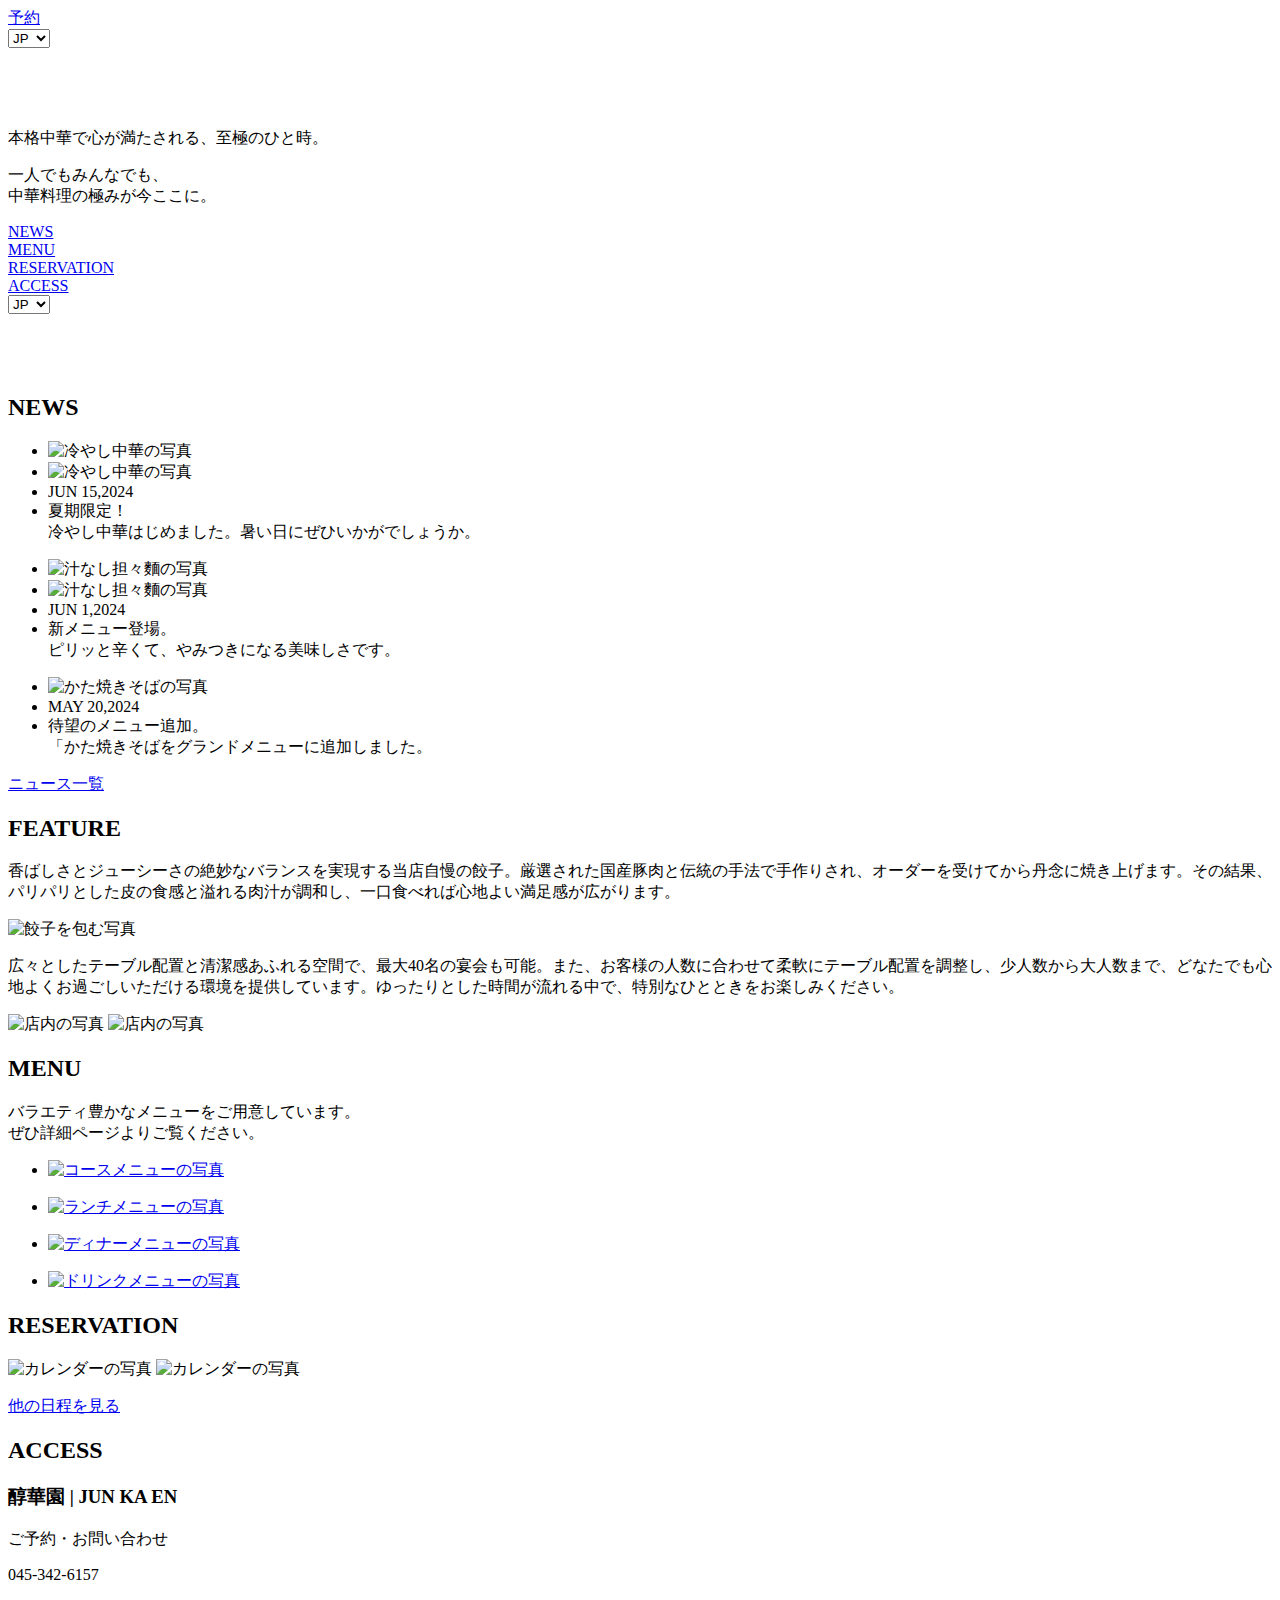
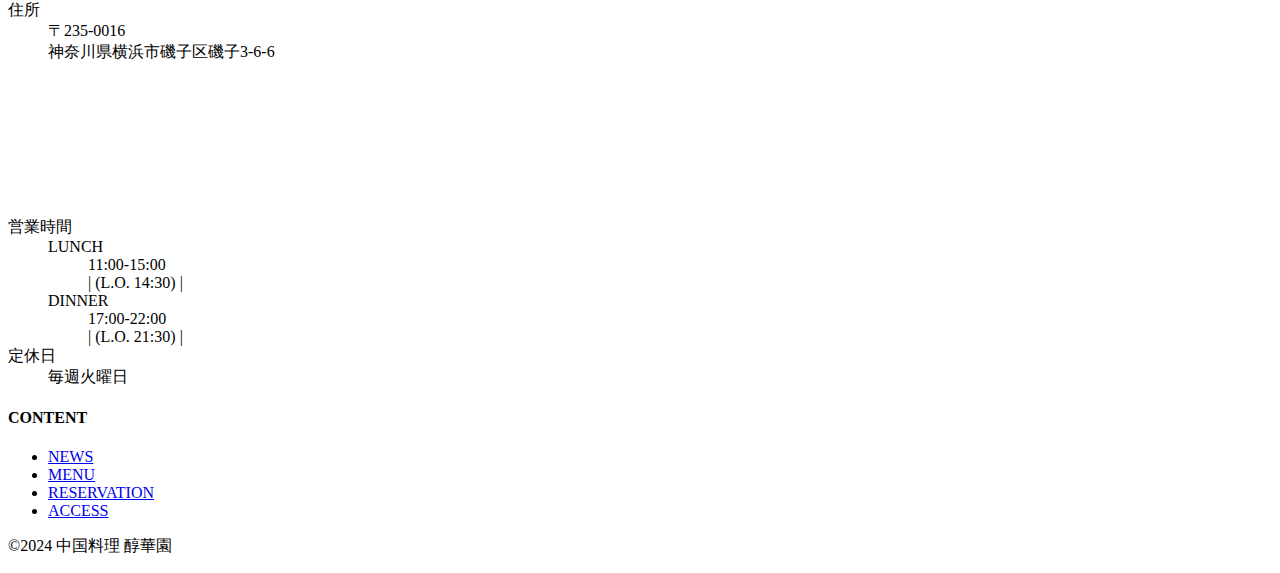
==== index.html @ cbb40e63 "Add files via upload" ====
<!DOCTYPE html>
<html lang="ja">
<head>
    <meta charset="UTF-8">
    <meta name="viewport" content="width=device-width, initial-scale=1.0">
    <meta name="description" content="磯子で本格中華を味わうならここ。本場の四川料理をぜひご堪能ください。最大40名までの貸切宴も承っております。">
    <link rel="stylesheet" href="./css/hw_style.css">
    <link rel="preconnect" href="https://fonts.googleapis.com">
    <link rel="preconnect" href="https://fonts.gstatic.com" crossorigin>
    <link href="https://fonts.googleapis.com/css2?family=Noto+Sans+JP:wght@100..900&family=Noto+Serif+JP:wght@200..900&display=swap" rel="stylesheet">
    <link rel="preconnect" href="https://fonts.googleapis.com">
    <link rel="preconnect" href="https://fonts.gstatic.com" crossorigin>
    <link href="https://fonts.googleapis.com/css2?family=Cinzel:wght@400..900&family=Noto+Sans+JP:wght@100..900&family=Noto+Serif+JP:wght@200..900&display=swap" rel="stylesheet">
    <title>中国料理 醇華園</title>
</head>
<body>
    <header class="spview">
        <section class="head_section">
                <div class="flexbox_container">
                    <div class="flexbox_item btn_reserve">
                        <a href="reserve_day.html" target="_blank" rel="noopener">予約</a>
                    </div>
                    <div class="flexbox_item select-wrapper">
                        <select name="language" id="">
                            <option value="Japanese">JP</option>
                            <option value="Chainese">CN</option>
                    </select>
                    </div>
                    <div class="flexbox_item hamburger_menu">
                        <a href=""></a>
                    </div>
                </div>
            <h1><img src="images/top.png" alt=""></h1>

            <p class="top_des1 spview">本格中華で心が満たされる、至極のひと時。</p>
            <P class="top_des2 spview">一人でもみんなでも、<br>
            中華料理の極みが今ここに。</p>
        </section>
    </header>

    <header class="pcview">
        <div class="flexbox_container">
            <div class="flexbox_item">
                <a href="#news">NEWS</a>
            </div>

            <div class="flexbox_item">
                <a href="#menu">MENU</a>
            </div>

            <div class="flexbox_item">
                <a href="reserve_day.html" target="_blank" rel="noopener">RESERVATION</a>
            </div>

            <div class="flexbox_item">
                <a href="#access">ACCESS</a>
            </div>

            <div class="flexbox_item select-wrapper">
                <select name="language" id="">
                    <option value="Japanese">JP</option>
                    <option value="Chainese">CN</option>
                </select>
            </div>
        </div>

        <h1><img src="images/pc_top.png" alt=""></h1>

    </header>

    <main>
        <article>
            <section id="news">
                <div class="news_container">
                    <h2 class="title_w">NEWS</h2>
                        <div class="flexbox_news">
                            <div class="article_box">
                                <ul>
                                    <li class="news_img spview"><img src="images/hiyashi_tyuka.png" alt="冷やし中華の写真"></li>
                                    <li class="news_img pcview"><img src="images/hiyashi_tyuka_pc.png" alt="冷やし中華の写真"></li>
                                    <li><time datetime="2024-6-15T12:00:00">JUN 15,2024</time></li>
                                    <li>夏期限定！<br>
                                    冷やし中華はじめました。暑い日にぜひいかがでしょうか。</li>
                                </ul>
                            </div>
                            <div class="article_box">
                                <ul>
                                    <li class="news_img spview"><img src="images/tantan.png" alt="汁なし担々麵の写真"></li>
                                    <li class="news_img pcview"><img src="images/tantan_pc.png" alt="汁なし担々麵の写真"></li>
                                    <li><time datetime="2024-6-1T12:00:00">JUN 1,2024</time></li>
                                    <li>新メニュー登場。<br>
                                    ピリッと辛くて、やみつきになる美味しさです。</li>
                                </ul>
                            </div>
                            <div class="article_box pcview">
                                <ul>
                                    <li class="news_img"><img src="images/katayaki_pc.png" alt="かた焼きそばの写真"></li>
                                    <li><time datetime="2024-5-20T12:00:00">MAY 20,2024</time></li>
                                    <li>待望のメニュー追加。<br>
                                    「かた焼きそばをグランドメニューに追加しました。</li>
                                </ul>
                            </div>
                        </div>
                        <div>
                            <p><a href="404.html" class="btn_w">ニュース一覧</a></p>
                        </div>
                    </div>
                </div>
            </section>

            <section class="feature_section">
                <div class="feature_container">
                    <h2 class="title_p">FEATURE</h2>
                    <div class="flexbox_feature">
                        
                        <div class="feature_box1">
                            <p class="des_p des_g feature_item feature_item_pc">香ばしさとジューシーさの絶妙なバランスを実現する当店自慢の餃子。厳選された国産豚肉と伝統の手法で手作りされ、オーダーを受けてから丹念に焼き上げます。その結果、パリパリとした皮の食感と溢れる肉汁が調和し、一口食べれば心地よい満足感が広がります。</p>

                            <div class="feature_img1 feature_item feature_item_pc">
                                <img src="images/gyoza.png" alt="餃子を包む写真">
                            </div>
                        </div>

                        <div class="feature_box2">
                            <p class="des_p des_t feature_item">広々としたテーブル配置と清潔感あふれる空間で、最大40名の宴会も可能。また、お客様の人数に合わせて柔軟にテーブル配置を調整し、少人数から大人数まで、どなたでも心地よくお過ごしいただける環境を提供しています。ゆったりとした時間が流れる中で、特別なひとときをお楽しみください。</p>

                            <div class="feature_img2 feature_item">
                                <img class="spview" src="images/tennai.png" alt="店内の写真">
                                <img class="pcview" src="images/tennai_pc.png" alt="店内の写真">
                            </div> 
                        </div>
                    </div>
                </div>
            </section>

            <section id="menu">
                <div class="menu_container">
                    <h2 class="title_w">MENU</h2>
                    <p class="des_w">バラエティ豊かなメニューをご用意しています。<br>
                    ぜひ詳細ページよりご覧ください。</p>

                    <div class="flexbox_menu">
                        <div class="menu_box">
                            <ul>
                                <li><a href="course_dt.html"><img src="images/course.png" alt="コースメニューの写真"></a></li>
                            </ul>
                        </div>
                        <div class="menu_box">
                            <ul>
                                <li><a href="404.html"><img src="images/lunch.png" alt="ランチメニューの写真"></a></li>
                            </ul>
                        </div>
                        <div class="menu_box">
                            <ul>
                                <li><a href="404.html"><img
                                src="images/dinner.png" alt="ディナーメニューの写真"></a></li>
                            </ul>
                        </div>
                        <div class="menu_box">
                            <ul>
                                <li><a href="404.html"><img  src="images/drink.png" alt="ドリンクメニューの写真"></a></li>
                            </ul>
                        </div>
                    </div>
            </section>

            <section>
                <div class="reserv_container">
                    <h2 class="title_p">RESERVATION</h2>
                    <div class="reserv_box">
                        <div class="reserv_img">
                            <img src="images/calendar.png" alt="カレンダーの写真" class="spview">
                            <img src="images/calendar_pc.png" alt="カレンダーの写真" class="pcview">
                        </div>

                        <div class="reserv_item">
                            <p><a href="reserve_day.html" target="_blank" rel="noopener" class="btn_p">他の日程を見る</a></p>
                        </div>
                    </div>
                </div>
            </section>

            <section id="access">
                <div class="access_container">
                        <h2 class="title_w">ACCESS</h2>
                    <div class="access_text">
                        <h3 class="name"><span>醇華園</span>  | JUN KA EN</h3>
                        <p class="info_boder">ご予約・お問い合わせ</p>
                        <p class="under_boder">045-342-6157</p>
                        <dl>
                            <dt>住所</dt>
                            <dd>〒235-0016</dd>
                            <dd>神奈川県横浜市磯子区磯子3-6-6</dd>
                            <div class="map">
                                <dd><iframe src="https://www.google.com/maps/embed?pb=!1m18!1m12!1m3!1d3252.1694711401283!2d139.61531457458906!3d35.40104964531649!2m3!1f0!2f0!3f0!3m2!1i1024!2i768!4f13.1!3m3!1m2!1s0x6018430045354f2d%3A0xf4151ac94959535b!2z6YaH6I-v5ZyS!5e0!3m2!1sja!2sjp!4v1723200665757!5m2!1sja!2sjp" width="100%" height="100%" style="border:0;" allowfullscreen="" loading="lazy" referrerpolicy="no-referrer-when-downgrade"></iframe></dd>
                            </div>
                            <dt>営業時間</dt>
                                    <dd> 
                                        <div class="time_info">
                                            <dl>
                                                <div class="time_lunch">
                                                    <dt>LUNCH</dt>
                                                    <dd>11:00-15:00<br>
                                                    | (L.O. 14:30) |</dd>
                                                </div>
                                                <div class="time_dinner">
                                                    <dt>DINNER</dt>
                                                    <dd>17:00-22:00<br>
                                                        | (L.O. 21:30) |</dd>
                                                </div>
                                            </dl>
                                        </div>
                                    </dd>
                            <div class="week">
                                <dt>定休日</dt>
                                <dd>毎週火曜日</dd>
                            <div>
                        </dl>
                    </div>
                </div>
            </section>
        </article>
    </main>
    <footer>
        <div class="content_container">
            <h4 class="content_title">CONTENT</h4>
            <div class="content_item">
                <ul>
                    <li><a href="#news">NEWS</a></li>
                    <li><a href="#menu">MENU</a></li>
                    <li><a href="reserve_day.html" target="_blank" rel="noopener">RESERVATION</a></li>
                    <li><a href="#access">ACCESS</a></li>
                </ul>
            </div>
        </div>
            <div class="copy_container">
                <p class="copy_text">&copy;2024 中国料理 醇華園</p>
            </div>
    </footer>
</body>
</html>
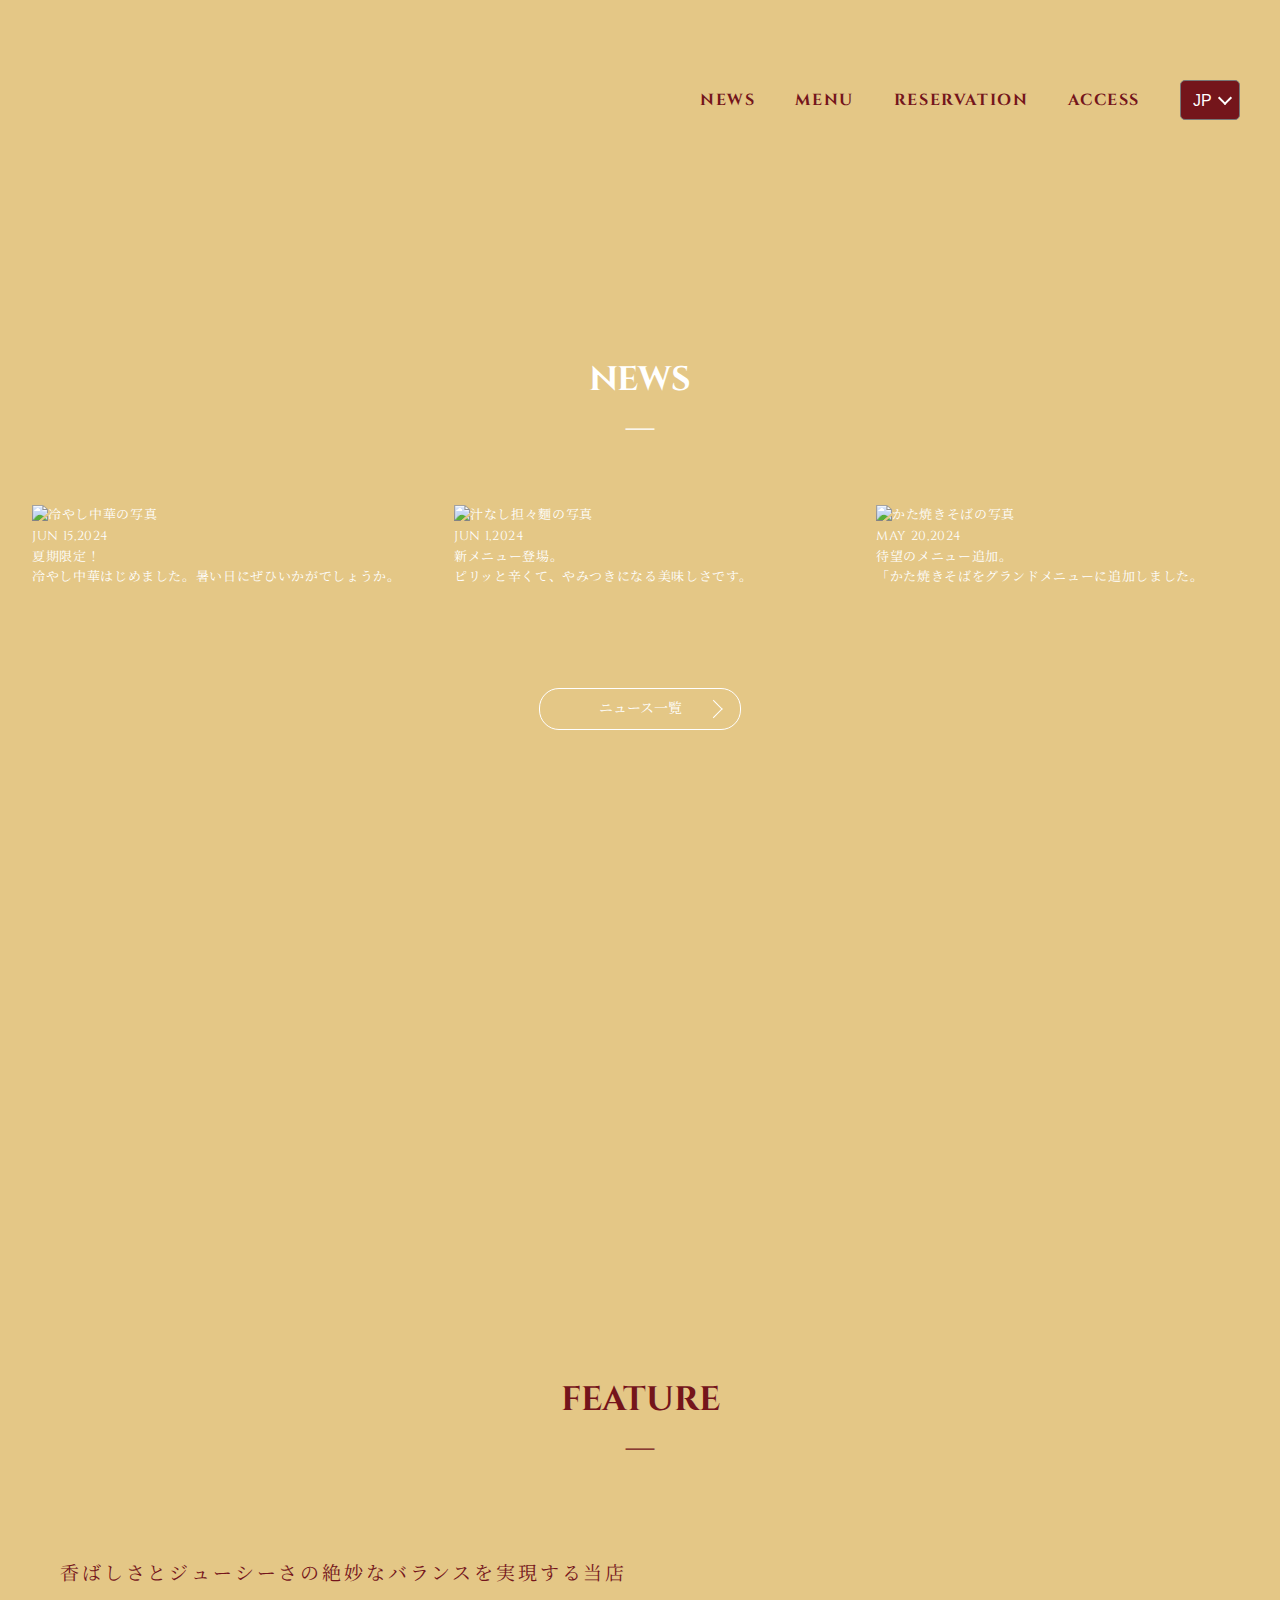
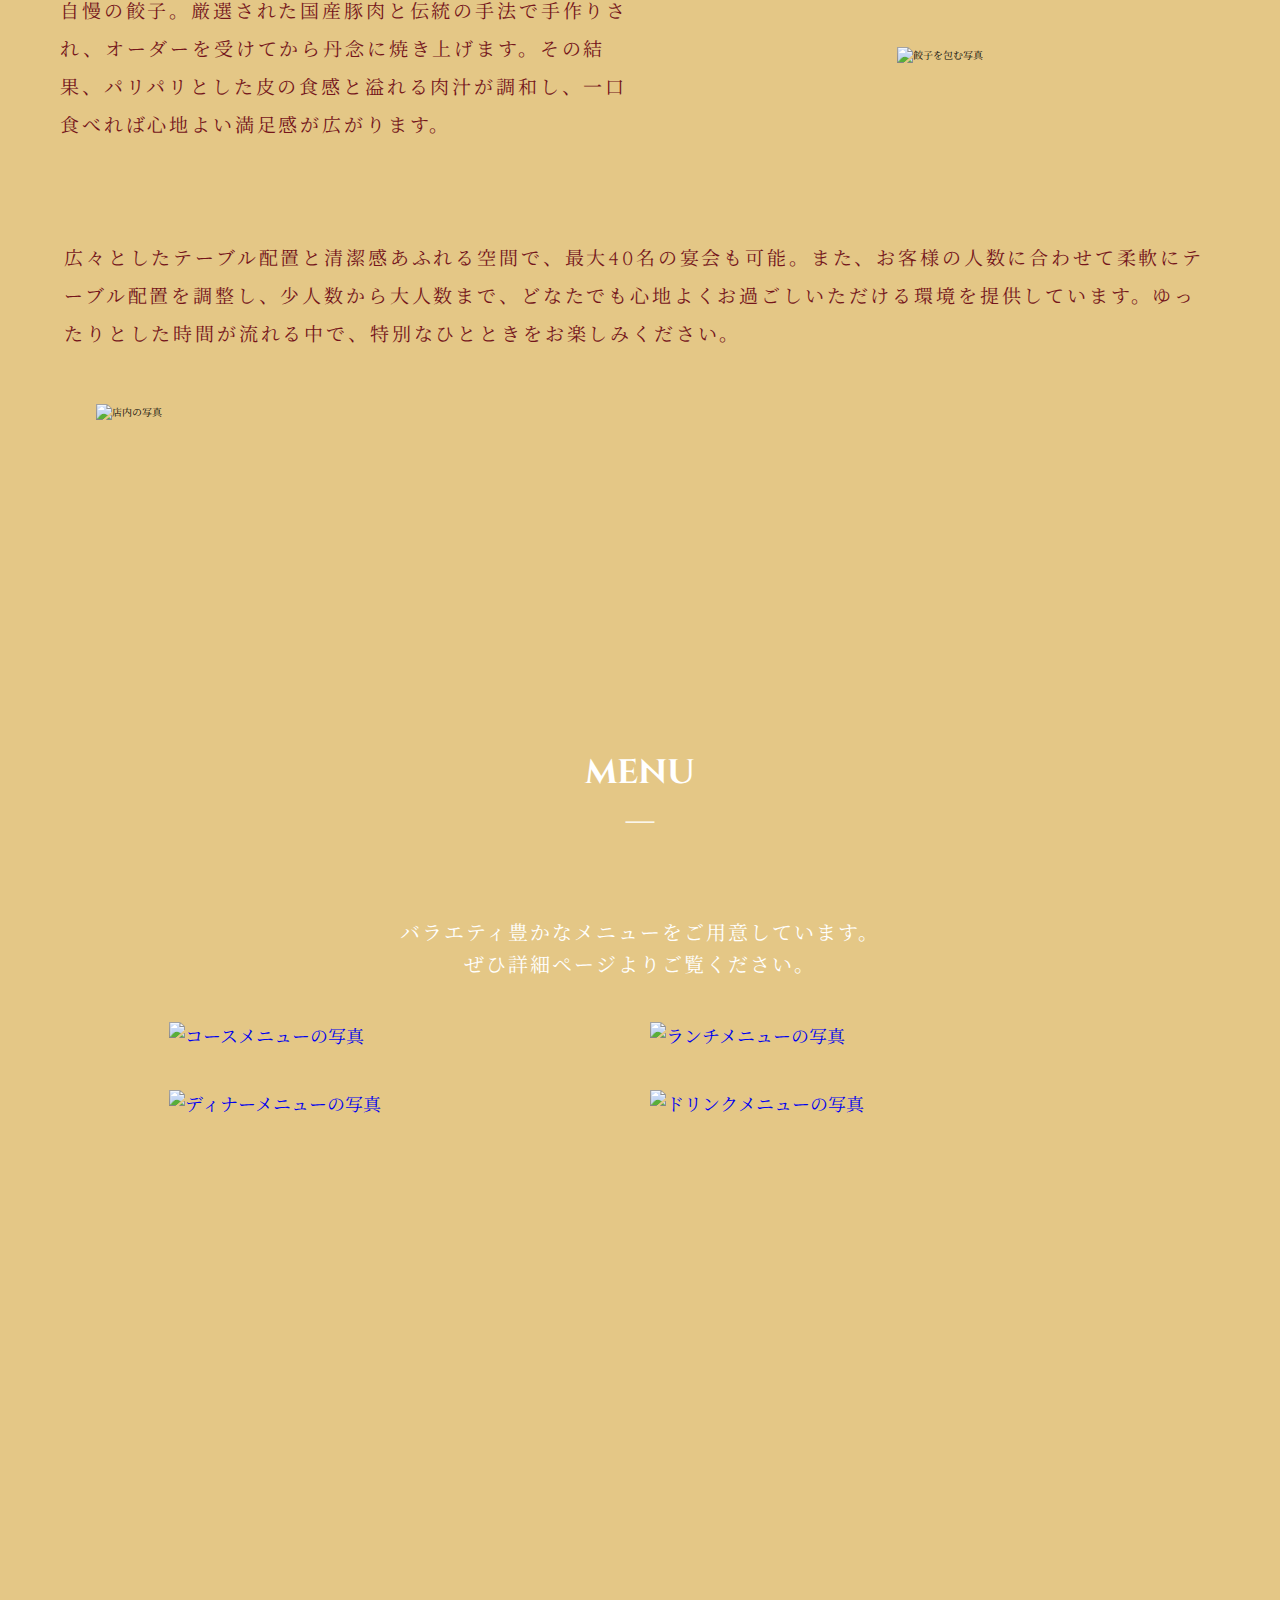
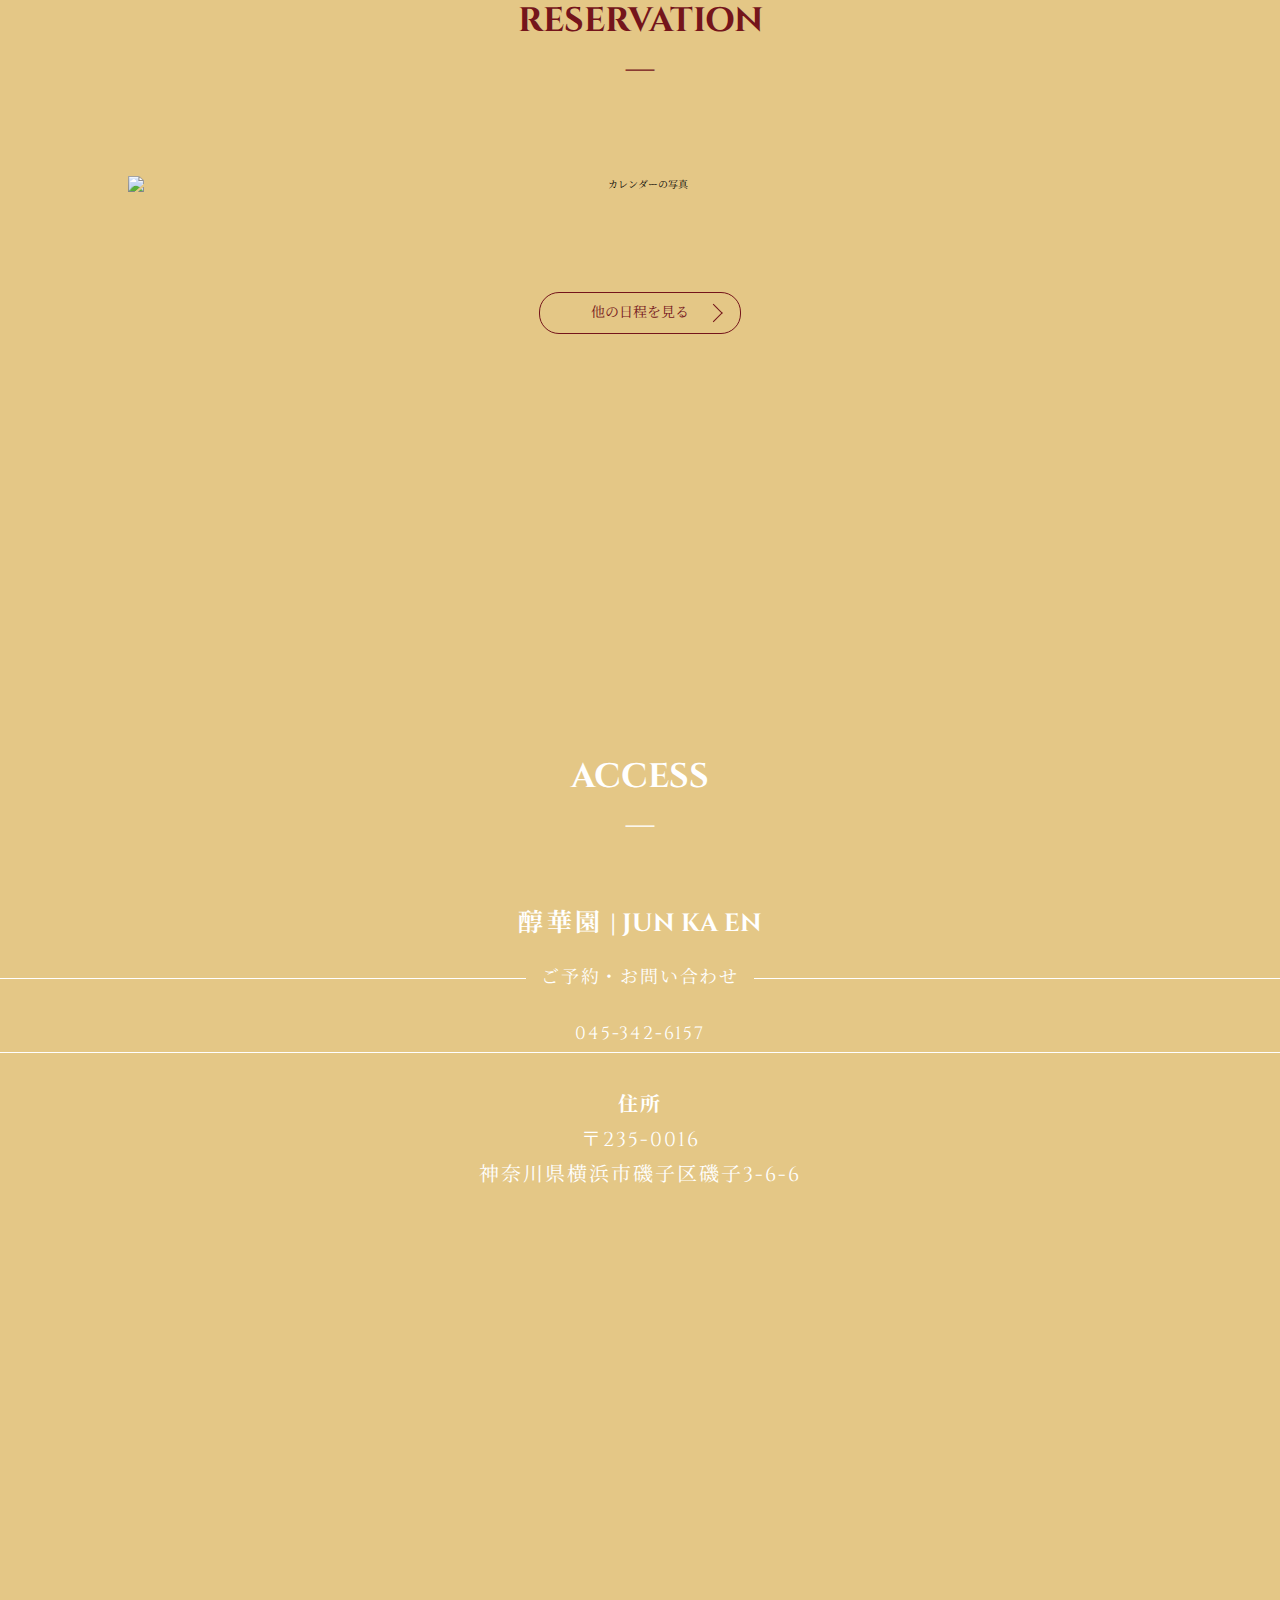
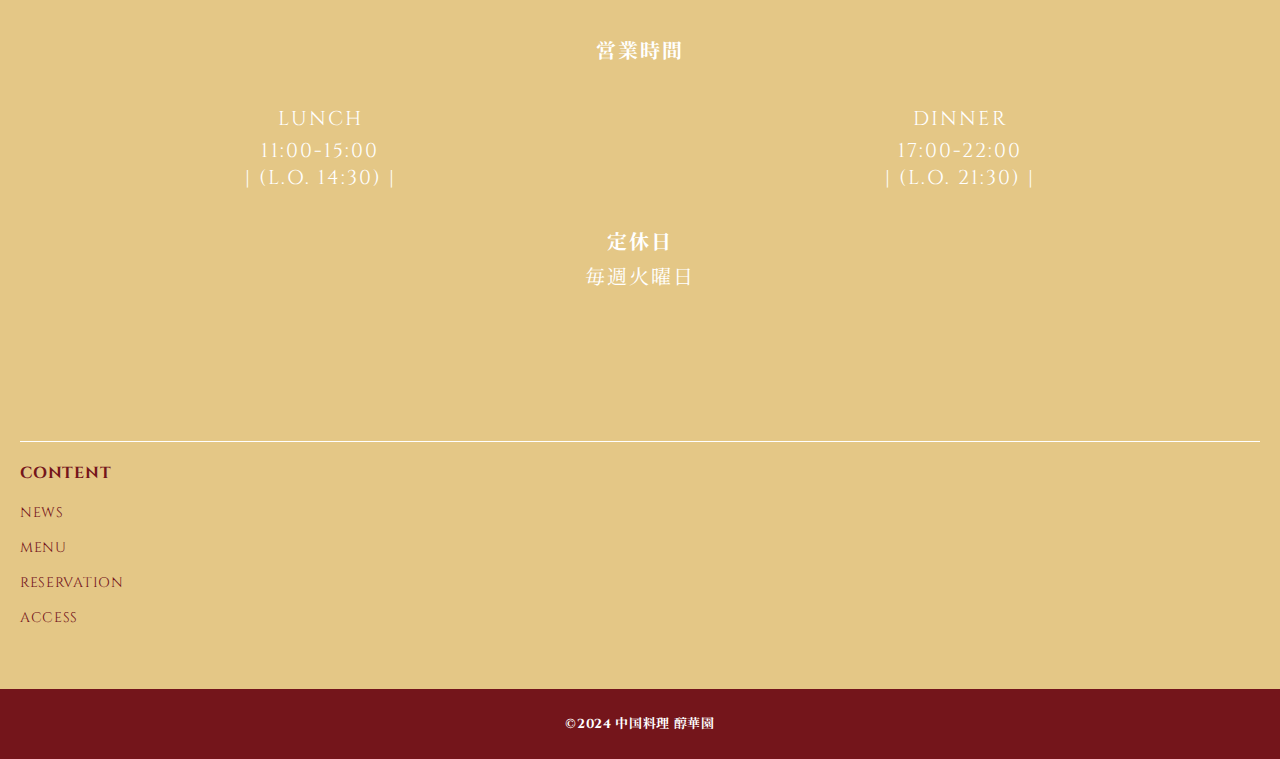
==== commit 52898cab: "Update index.html" ====
--- a/index.html
+++ b/index.html
@@ -4,7 +4,7 @@
     <meta charset="UTF-8">
     <meta name="viewport" content="width=device-width, initial-scale=1.0">
     <meta name="description" content="磯子で本格中華を味わうならここ。本場の四川料理をぜひご堪能ください。最大40名までの貸切宴も承っております。">
-    <link rel="stylesheet" href="./css/hw_style.css">
+    <link rel="stylesheet" href="https://yuka951231.github.io/hw_style.css">
     <link rel="preconnect" href="https://fonts.googleapis.com">
     <link rel="preconnect" href="https://fonts.gstatic.com" crossorigin>
     <link href="https://fonts.googleapis.com/css2?family=Noto+Sans+JP:wght@100..900&family=Noto+Serif+JP:wght@200..900&display=swap" rel="stylesheet">
@@ -238,4 +238,4 @@
             </div>
     </footer>
 </body>
-</html>+</html>
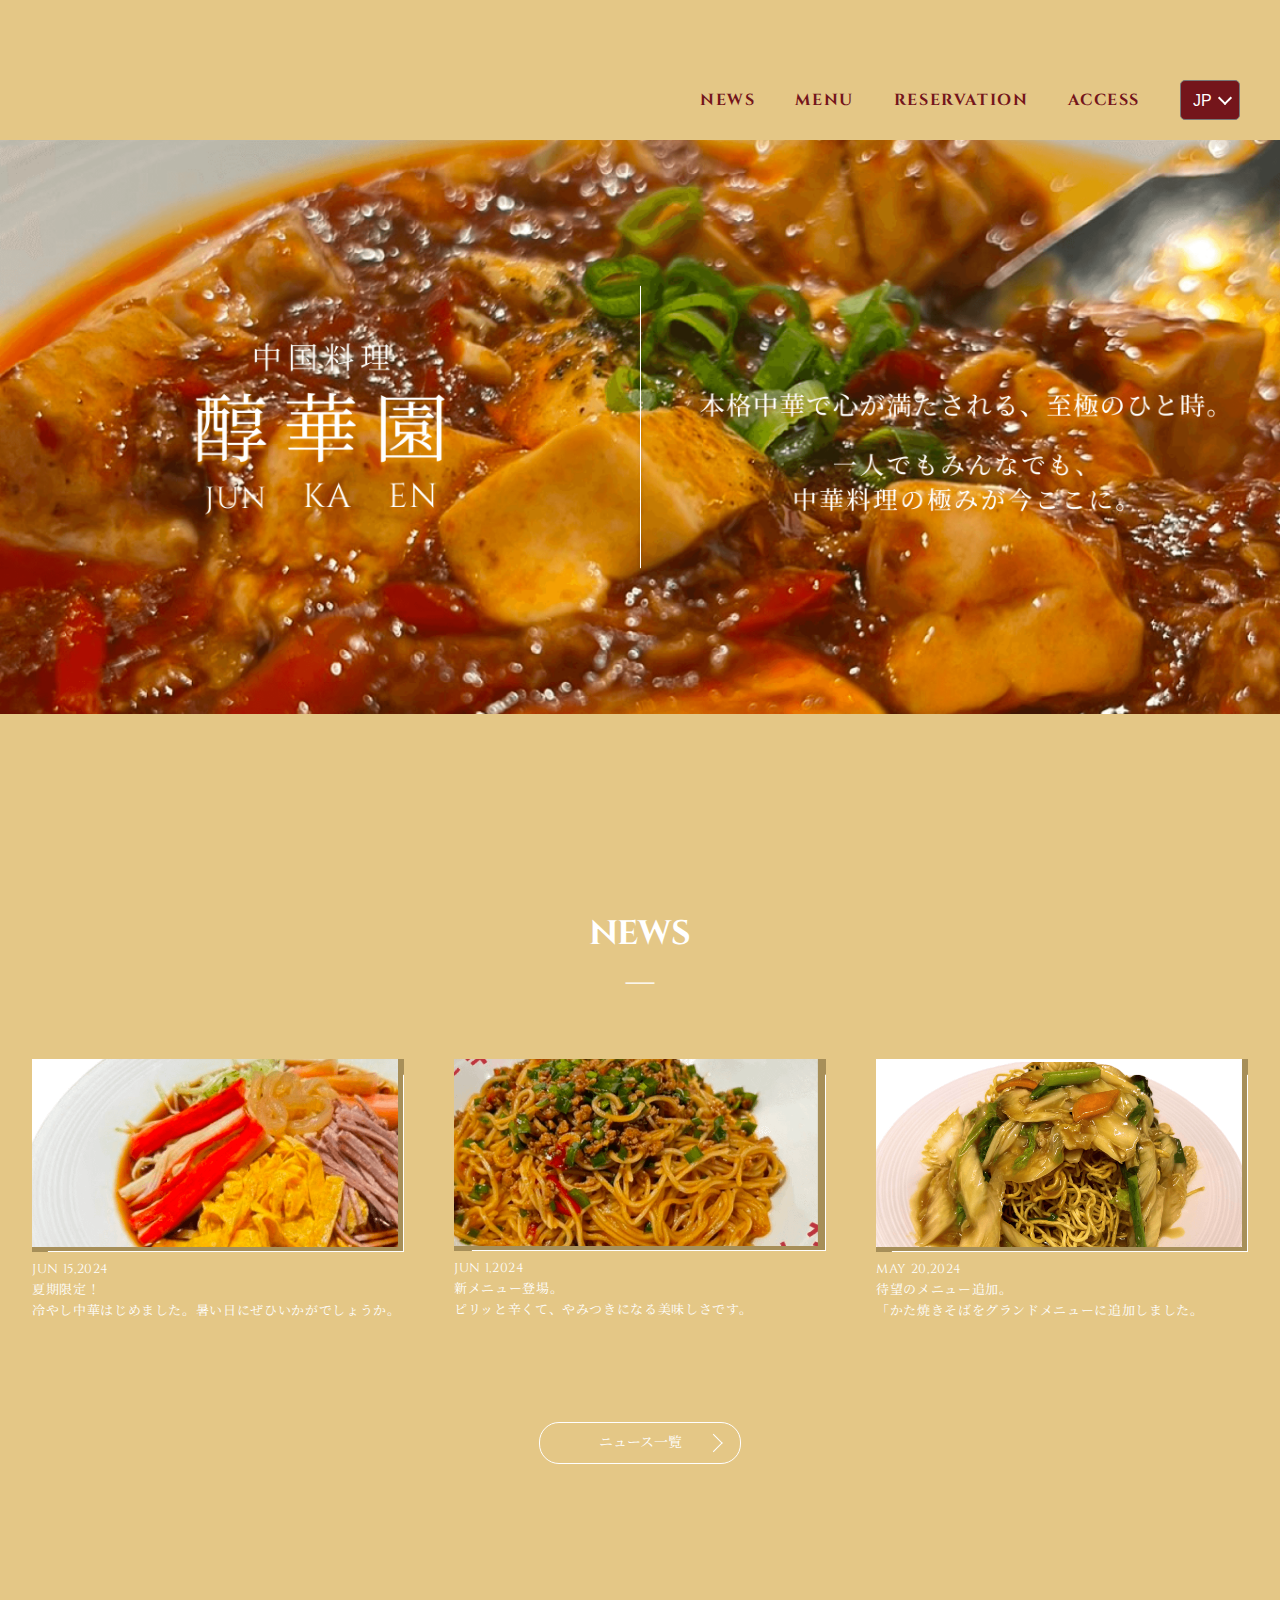
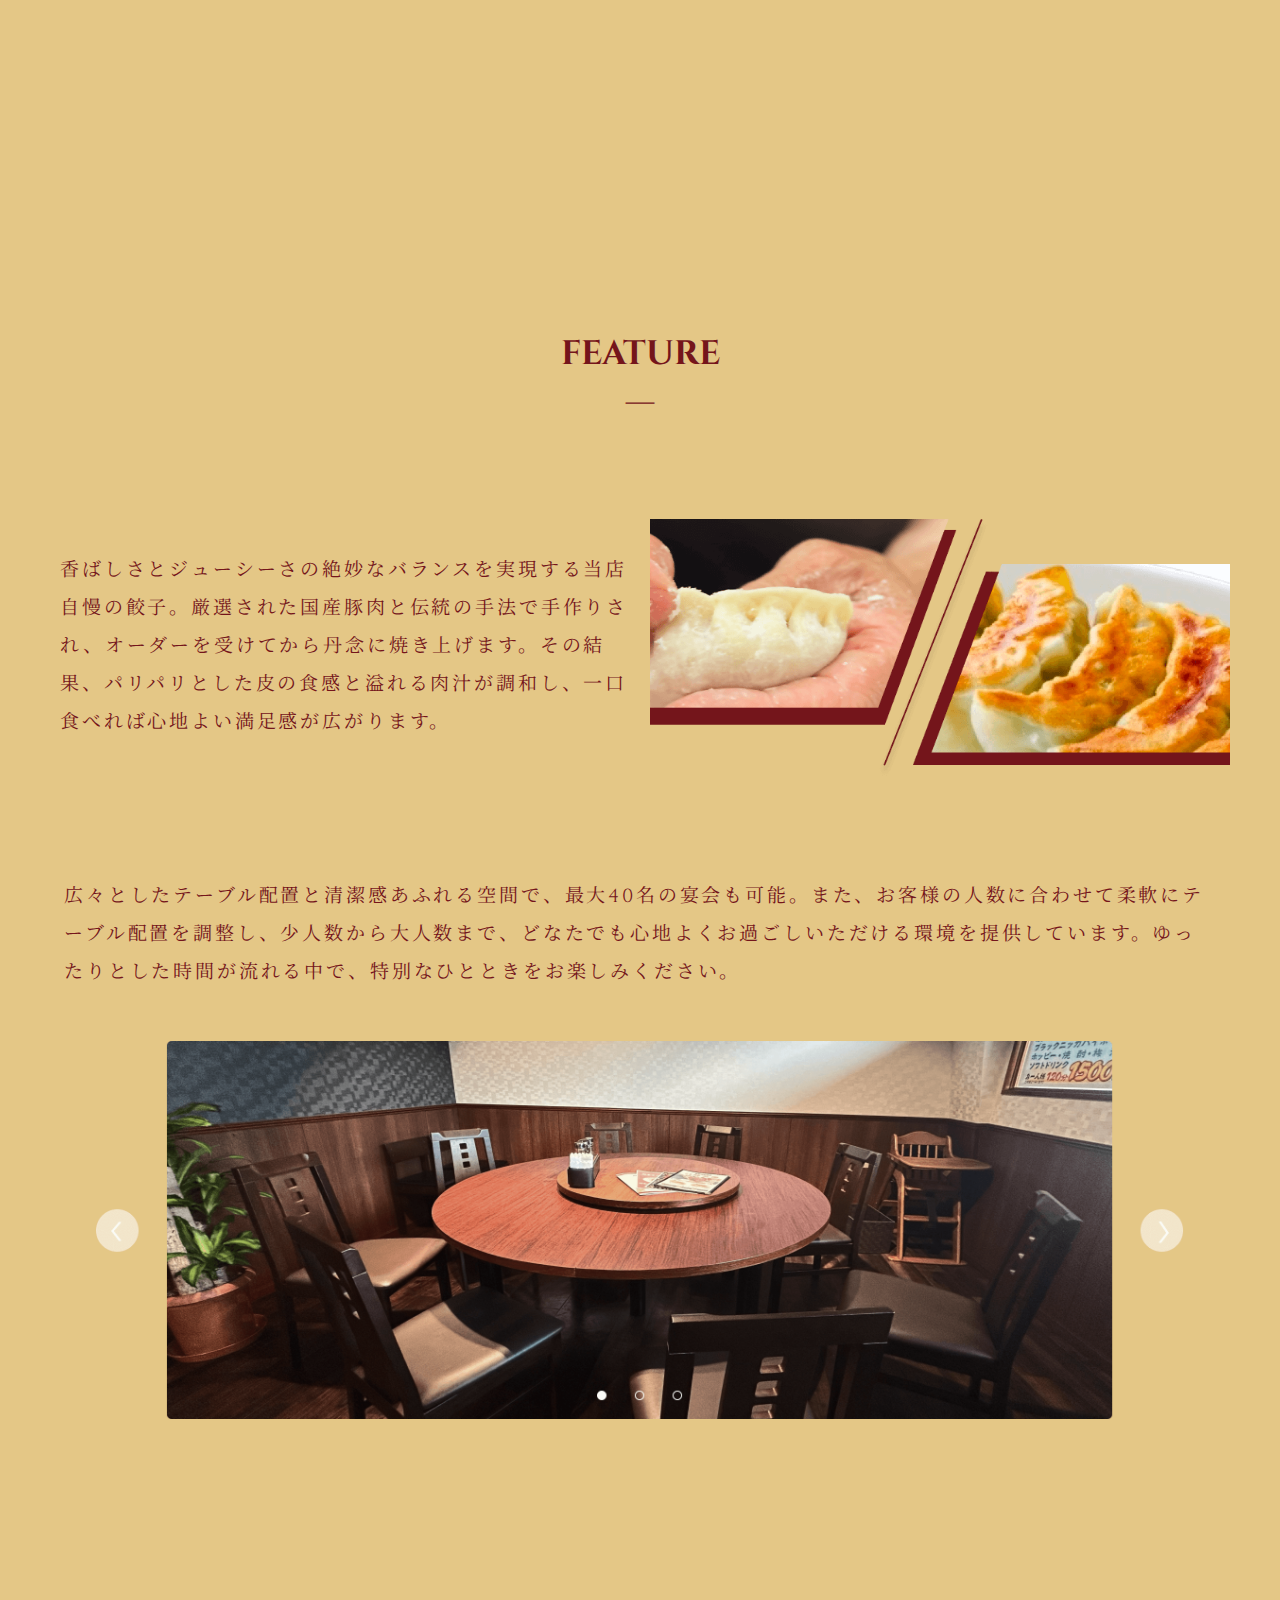
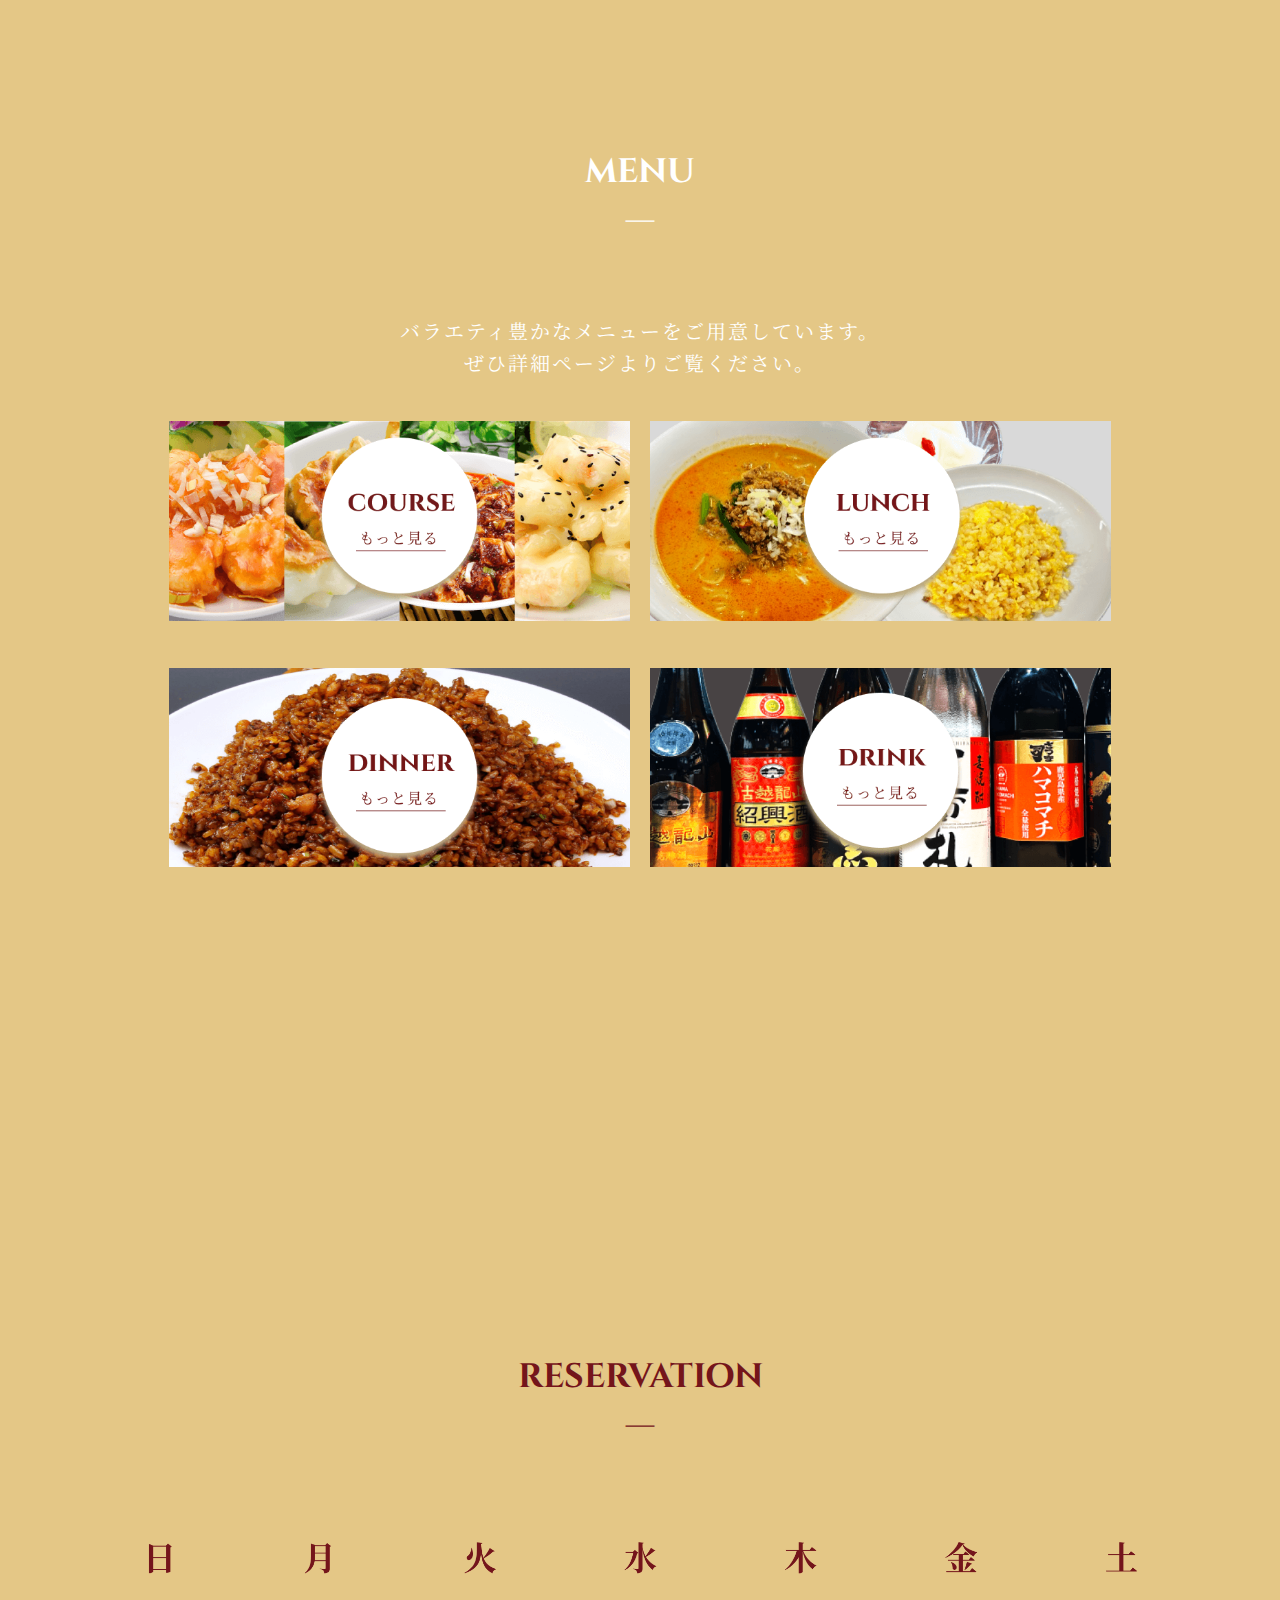
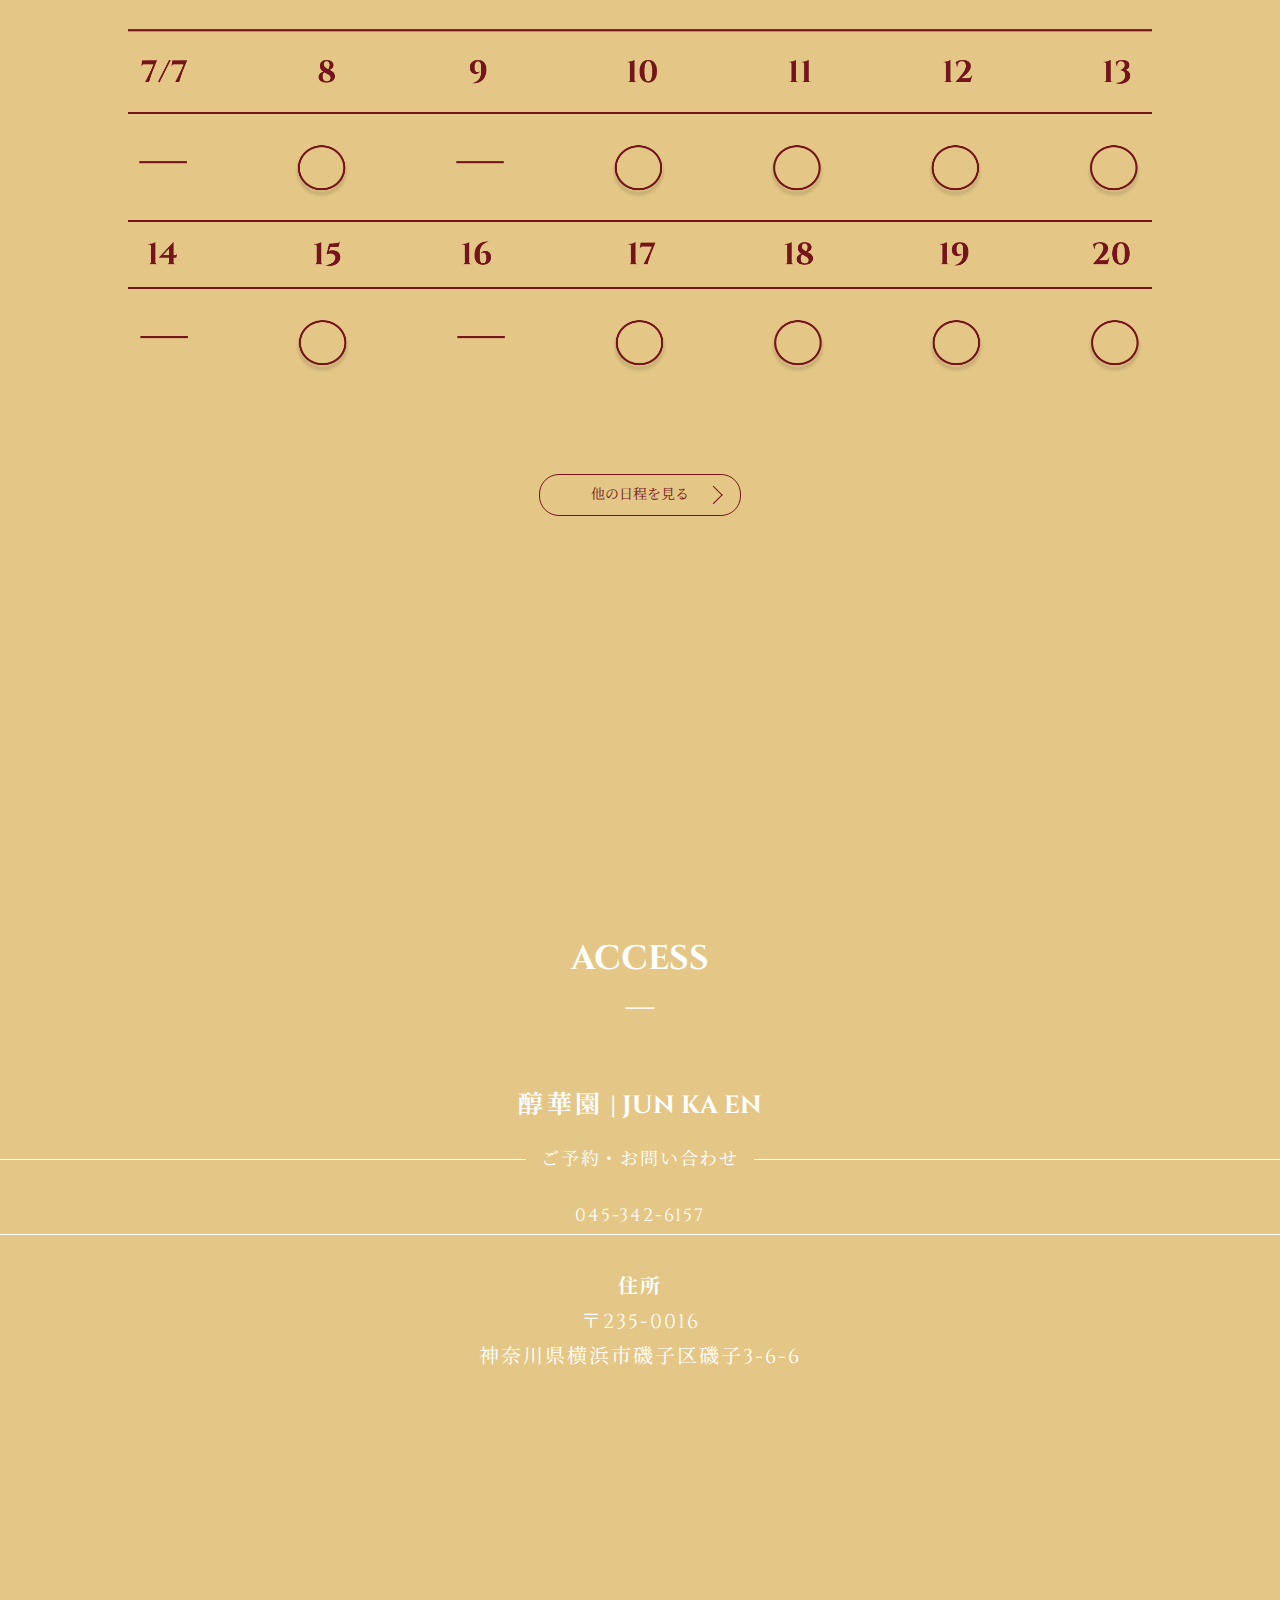
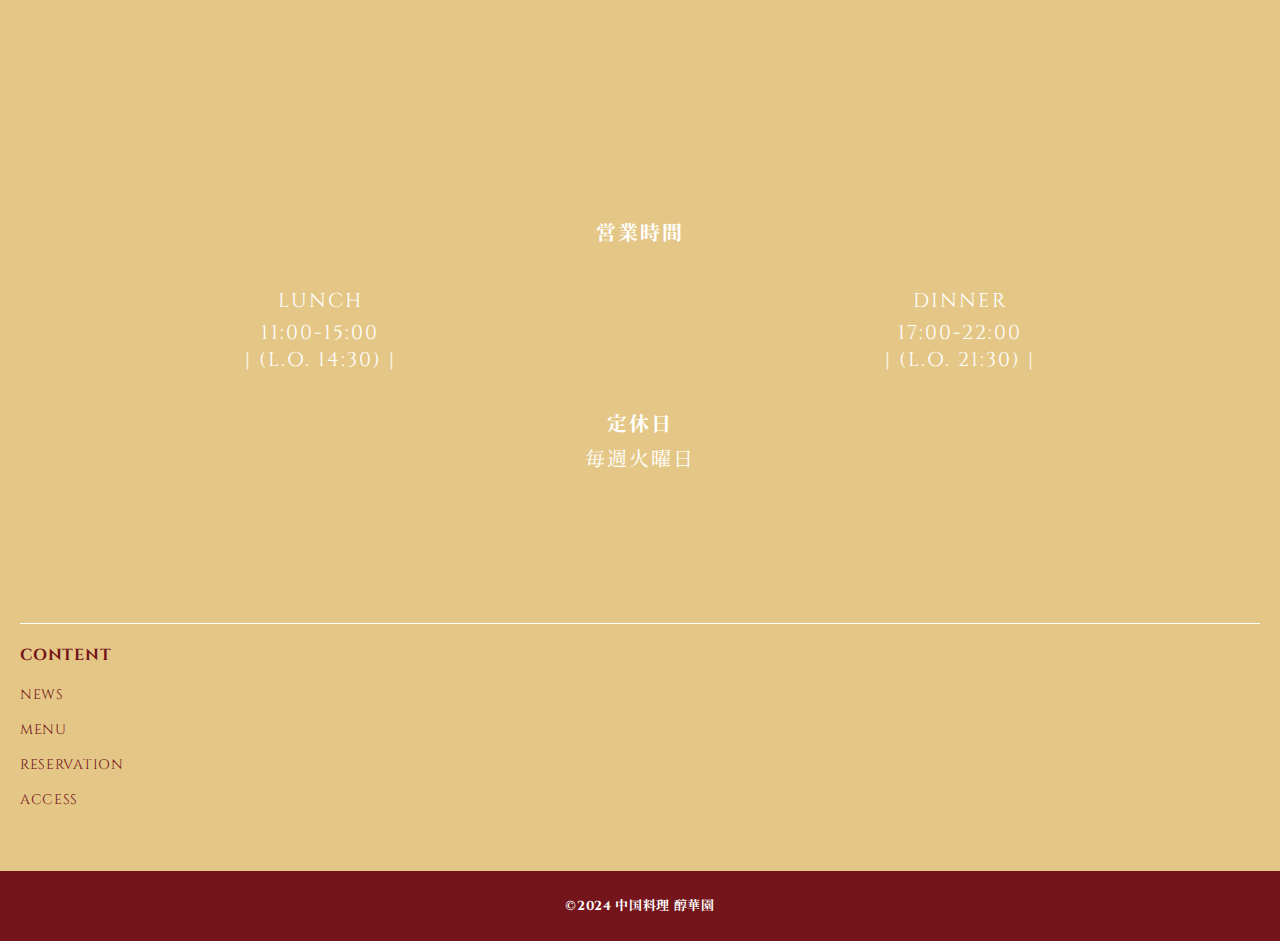
==== commit 7a16969a: "Update index.html" ====
--- a/index.html
+++ b/index.html
@@ -30,7 +30,7 @@
                         <a href=""></a>
                     </div>
                 </div>
-            <h1><img src="images/top.png" alt=""></h1>
+            <h1><img src="https://yuka951231.github.io/top.png" alt=""></h1>
 
             <p class="top_des1 spview">本格中華で心が満たされる、至極のひと時。</p>
             <P class="top_des2 spview">一人でもみんなでも、<br>
@@ -64,7 +64,7 @@
             </div>
         </div>
 
-        <h1><img src="images/pc_top.png" alt=""></h1>
+        <h1><img src="https://yuka951231.github.io/pc_top.png" alt=""></h1>
 
     </header>
 
@@ -76,8 +76,8 @@
                         <div class="flexbox_news">
                             <div class="article_box">
                                 <ul>
-                                    <li class="news_img spview"><img src="images/hiyashi_tyuka.png" alt="冷やし中華の写真"></li>
-                                    <li class="news_img pcview"><img src="images/hiyashi_tyuka_pc.png" alt="冷やし中華の写真"></li>
+                                    <li class="news_img spview"><img src="https://yuka951231.github.io/hiyashi_tyuka.png" alt="冷やし中華の写真"></li>
+                                    <li class="news_img pcview"><img src="https://yuka951231.github.io/hiyashi_tyuka_pc.png" alt="冷やし中華の写真"></li>
                                     <li><time datetime="2024-6-15T12:00:00">JUN 15,2024</time></li>
                                     <li>夏期限定！<br>
                                     冷やし中華はじめました。暑い日にぜひいかがでしょうか。</li>
@@ -85,8 +85,8 @@
                             </div>
                             <div class="article_box">
                                 <ul>
-                                    <li class="news_img spview"><img src="images/tantan.png" alt="汁なし担々麵の写真"></li>
-                                    <li class="news_img pcview"><img src="images/tantan_pc.png" alt="汁なし担々麵の写真"></li>
+                                    <li class="news_img spview"><img src="https://yuka951231.github.io/tantan.png" alt="汁なし担々麵の写真"></li>
+                                    <li class="news_img pcview"><img src="https://yuka951231.github.io/tantan_pc.png" alt="汁なし担々麵の写真"></li>
                                     <li><time datetime="2024-6-1T12:00:00">JUN 1,2024</time></li>
                                     <li>新メニュー登場。<br>
                                     ピリッと辛くて、やみつきになる美味しさです。</li>
@@ -94,7 +94,7 @@
                             </div>
                             <div class="article_box pcview">
                                 <ul>
-                                    <li class="news_img"><img src="images/katayaki_pc.png" alt="かた焼きそばの写真"></li>
+                                    <li class="news_img"><img src="https://yuka951231.github.io/katayaki_pc.png" alt="かた焼きそばの写真"></li>
                                     <li><time datetime="2024-5-20T12:00:00">MAY 20,2024</time></li>
                                     <li>待望のメニュー追加。<br>
                                     「かた焼きそばをグランドメニューに追加しました。</li>
@@ -117,7 +117,7 @@
                             <p class="des_p des_g feature_item feature_item_pc">香ばしさとジューシーさの絶妙なバランスを実現する当店自慢の餃子。厳選された国産豚肉と伝統の手法で手作りされ、オーダーを受けてから丹念に焼き上げます。その結果、パリパリとした皮の食感と溢れる肉汁が調和し、一口食べれば心地よい満足感が広がります。</p>
 
                             <div class="feature_img1 feature_item feature_item_pc">
-                                <img src="images/gyoza.png" alt="餃子を包む写真">
+                                <img src="https://yuka951231.github.io/gyoza.png" alt="餃子を包む写真">
                             </div>
                         </div>
 
@@ -125,8 +125,8 @@
                             <p class="des_p des_t feature_item">広々としたテーブル配置と清潔感あふれる空間で、最大40名の宴会も可能。また、お客様の人数に合わせて柔軟にテーブル配置を調整し、少人数から大人数まで、どなたでも心地よくお過ごしいただける環境を提供しています。ゆったりとした時間が流れる中で、特別なひとときをお楽しみください。</p>
 
                             <div class="feature_img2 feature_item">
-                                <img class="spview" src="images/tennai.png" alt="店内の写真">
-                                <img class="pcview" src="images/tennai_pc.png" alt="店内の写真">
+                                <img class="spview" src="https://yuka951231.github.io/tennai.png" alt="店内の写真">
+                                <img class="pcview" src="https://yuka951231.github.io/tennai_pc.png" alt="店内の写真">
                             </div> 
                         </div>
                     </div>
@@ -142,23 +142,23 @@
                     <div class="flexbox_menu">
                         <div class="menu_box">
                             <ul>
-                                <li><a href="course_dt.html"><img src="images/course.png" alt="コースメニューの写真"></a></li>
-                            </ul>
-                        </div>
-                        <div class="menu_box">
-                            <ul>
-                                <li><a href="404.html"><img src="images/lunch.png" alt="ランチメニューの写真"></a></li>
+                                <li><a href="course_dt.html"><img src="https://yuka951231.github.io/course.png" alt="コースメニューの写真"></a></li>
+                            </ul>
+                        </div>
+                        <div class="menu_box">
+                            <ul>
+                                <li><a href="404.html"><img src="https://yuka951231.github.io/lunch.png" alt="ランチメニューの写真"></a></li>
                             </ul>
                         </div>
                         <div class="menu_box">
                             <ul>
                                 <li><a href="404.html"><img
-                                src="images/dinner.png" alt="ディナーメニューの写真"></a></li>
-                            </ul>
-                        </div>
-                        <div class="menu_box">
-                            <ul>
-                                <li><a href="404.html"><img  src="images/drink.png" alt="ドリンクメニューの写真"></a></li>
+                                src="https://yuka951231.github.io/dinner.png" alt="ディナーメニューの写真"></a></li>
+                            </ul>
+                        </div>
+                        <div class="menu_box">
+                            <ul>
+                                <li><a href="404.html"><img  src="https://yuka951231.github.io/drink.png" alt="ドリンクメニューの写真"></a></li>
                             </ul>
                         </div>
                     </div>
@@ -169,8 +169,8 @@
                     <h2 class="title_p">RESERVATION</h2>
                     <div class="reserv_box">
                         <div class="reserv_img">
-                            <img src="images/calendar.png" alt="カレンダーの写真" class="spview">
-                            <img src="images/calendar_pc.png" alt="カレンダーの写真" class="pcview">
+                            <img src="https://yuka951231.github.io/calendar.png" alt="カレンダーの写真" class="spview">
+                            <img src="https://yuka951231.github.io/calendar_pc.png" alt="カレンダーの写真" class="pcview">
                         </div>
 
                         <div class="reserv_item">
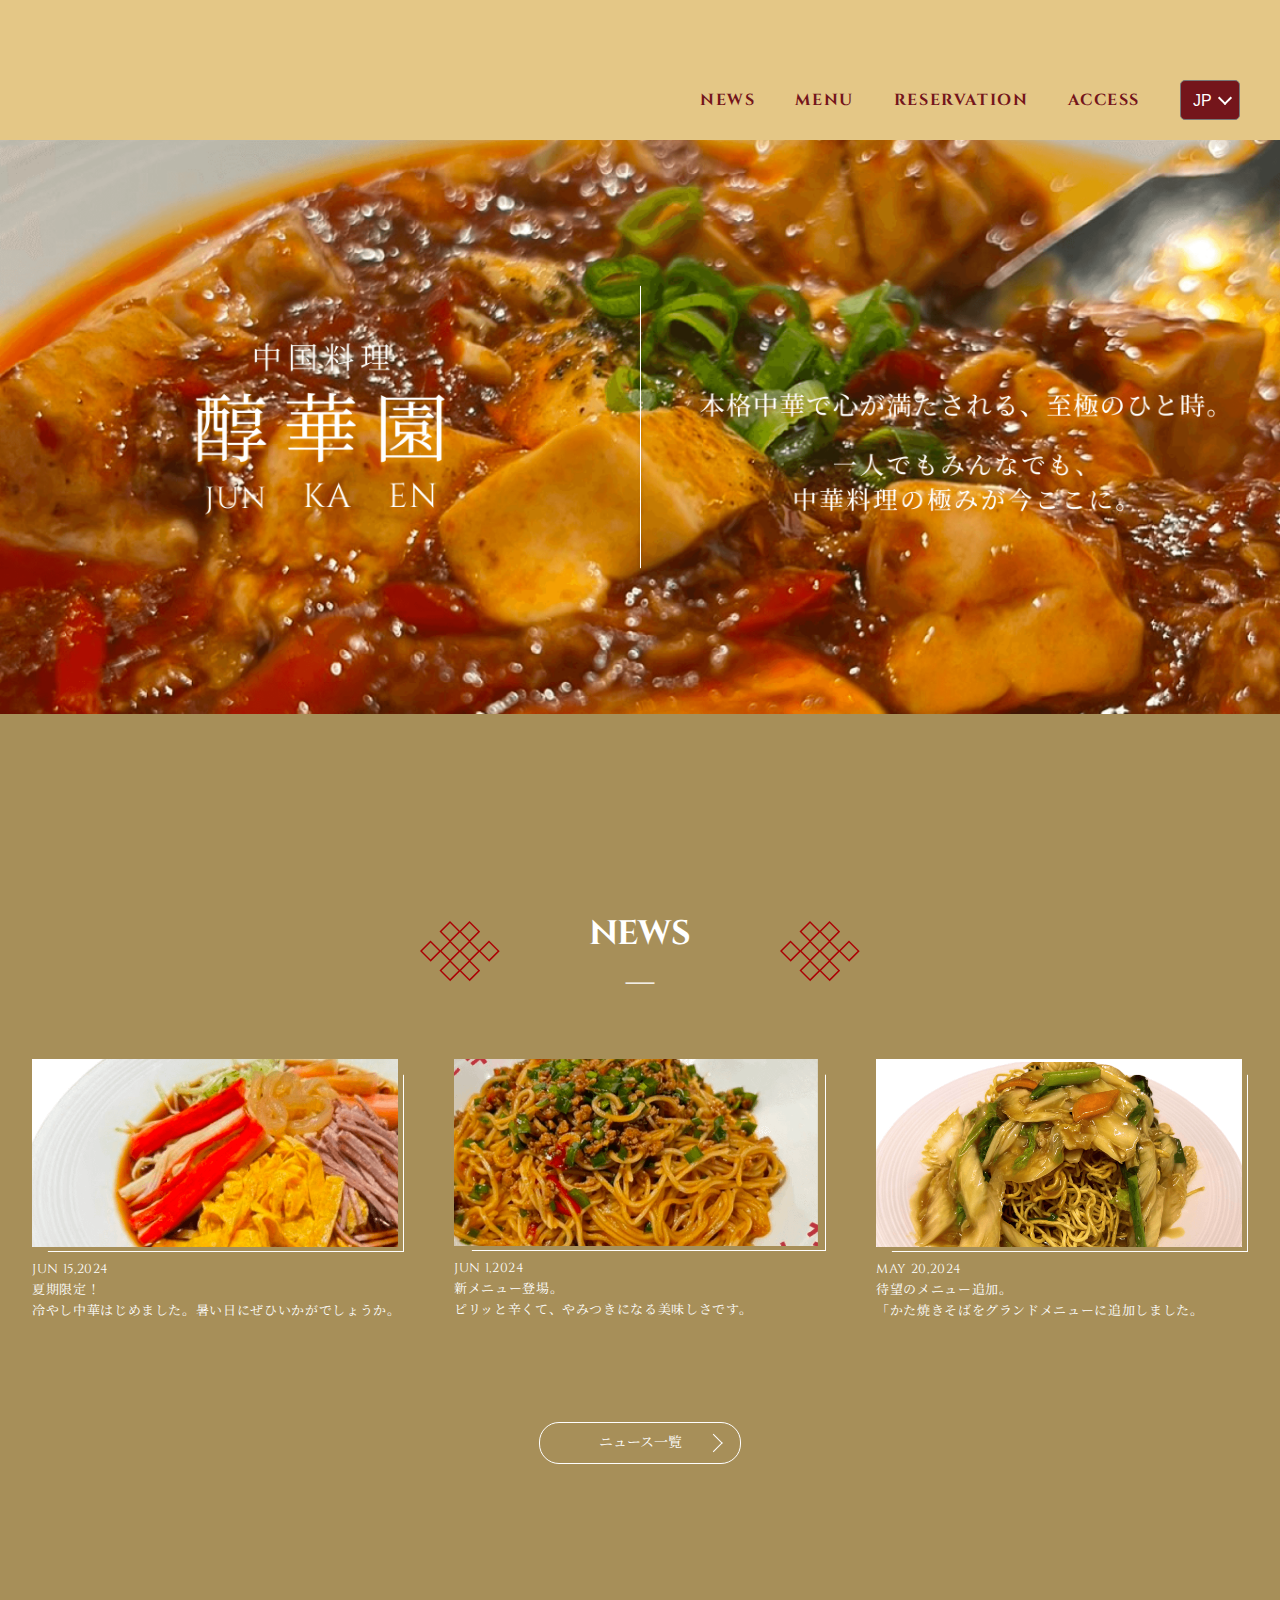
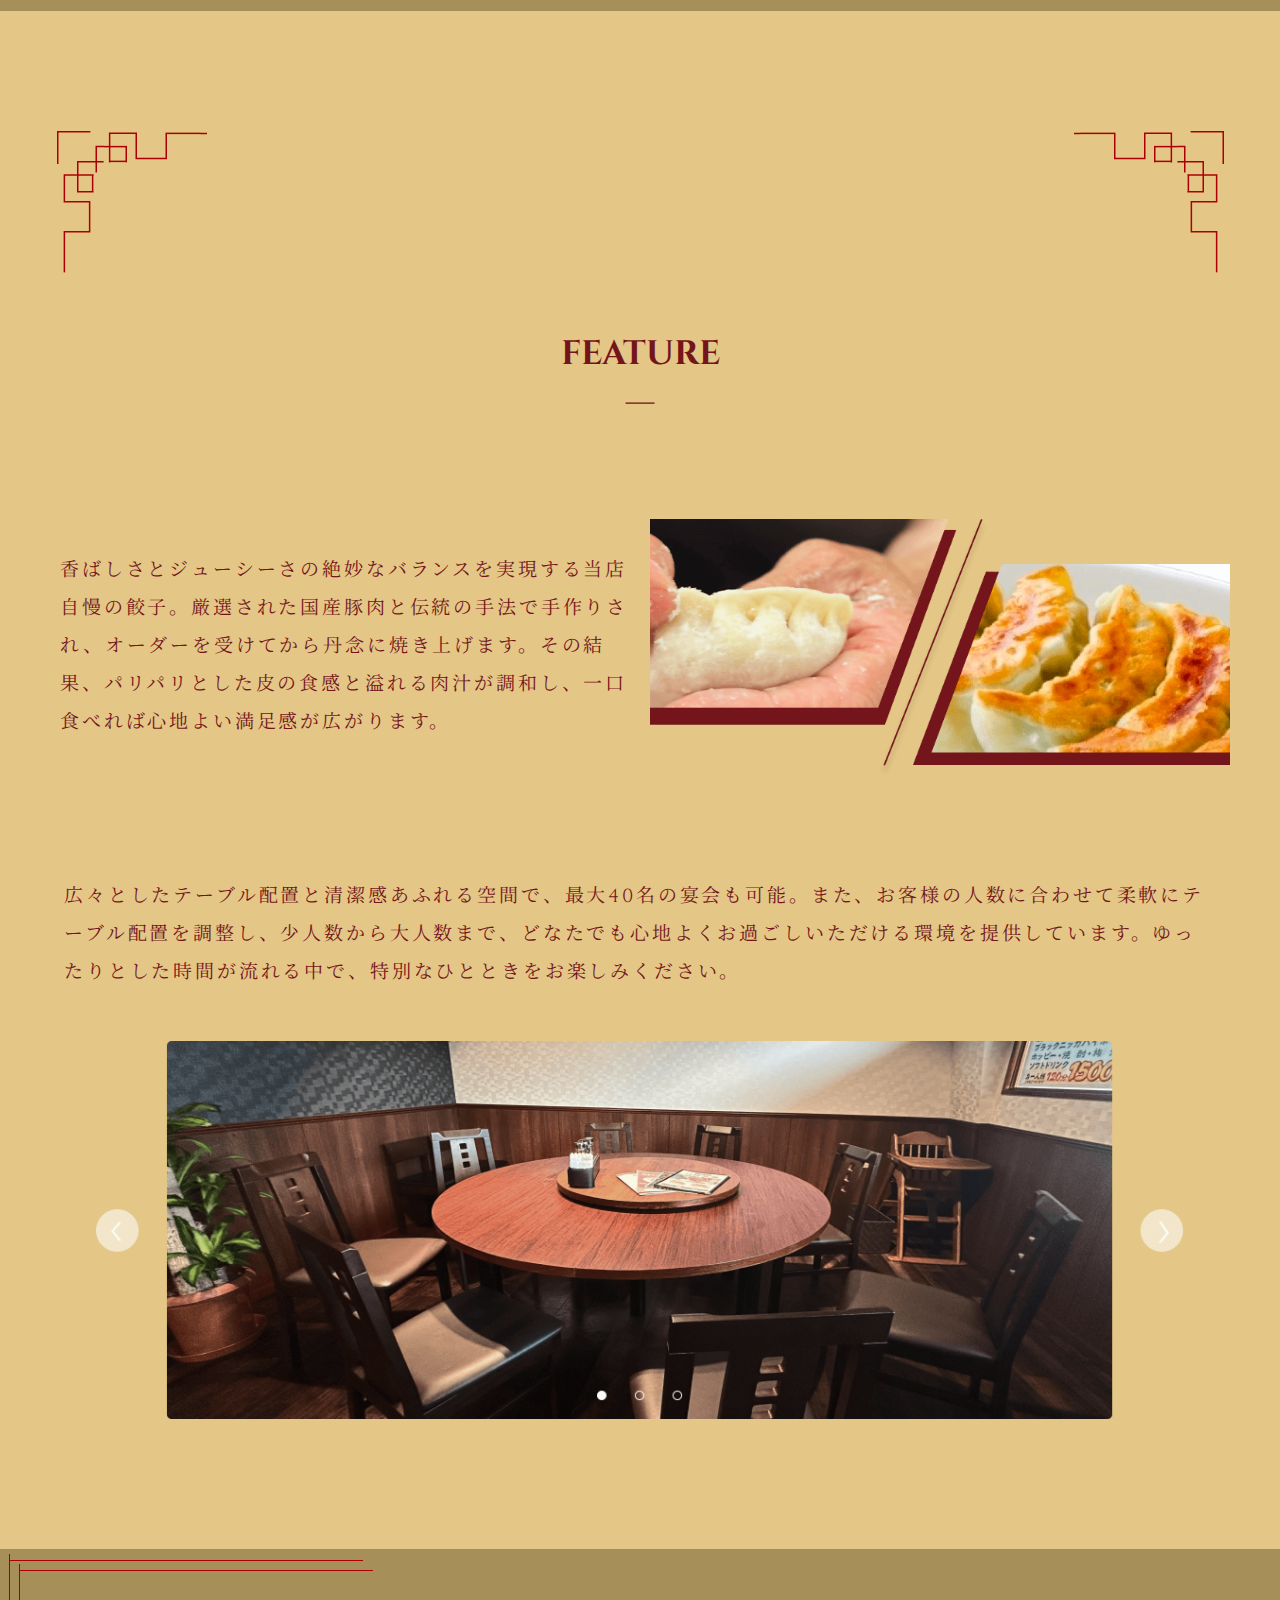
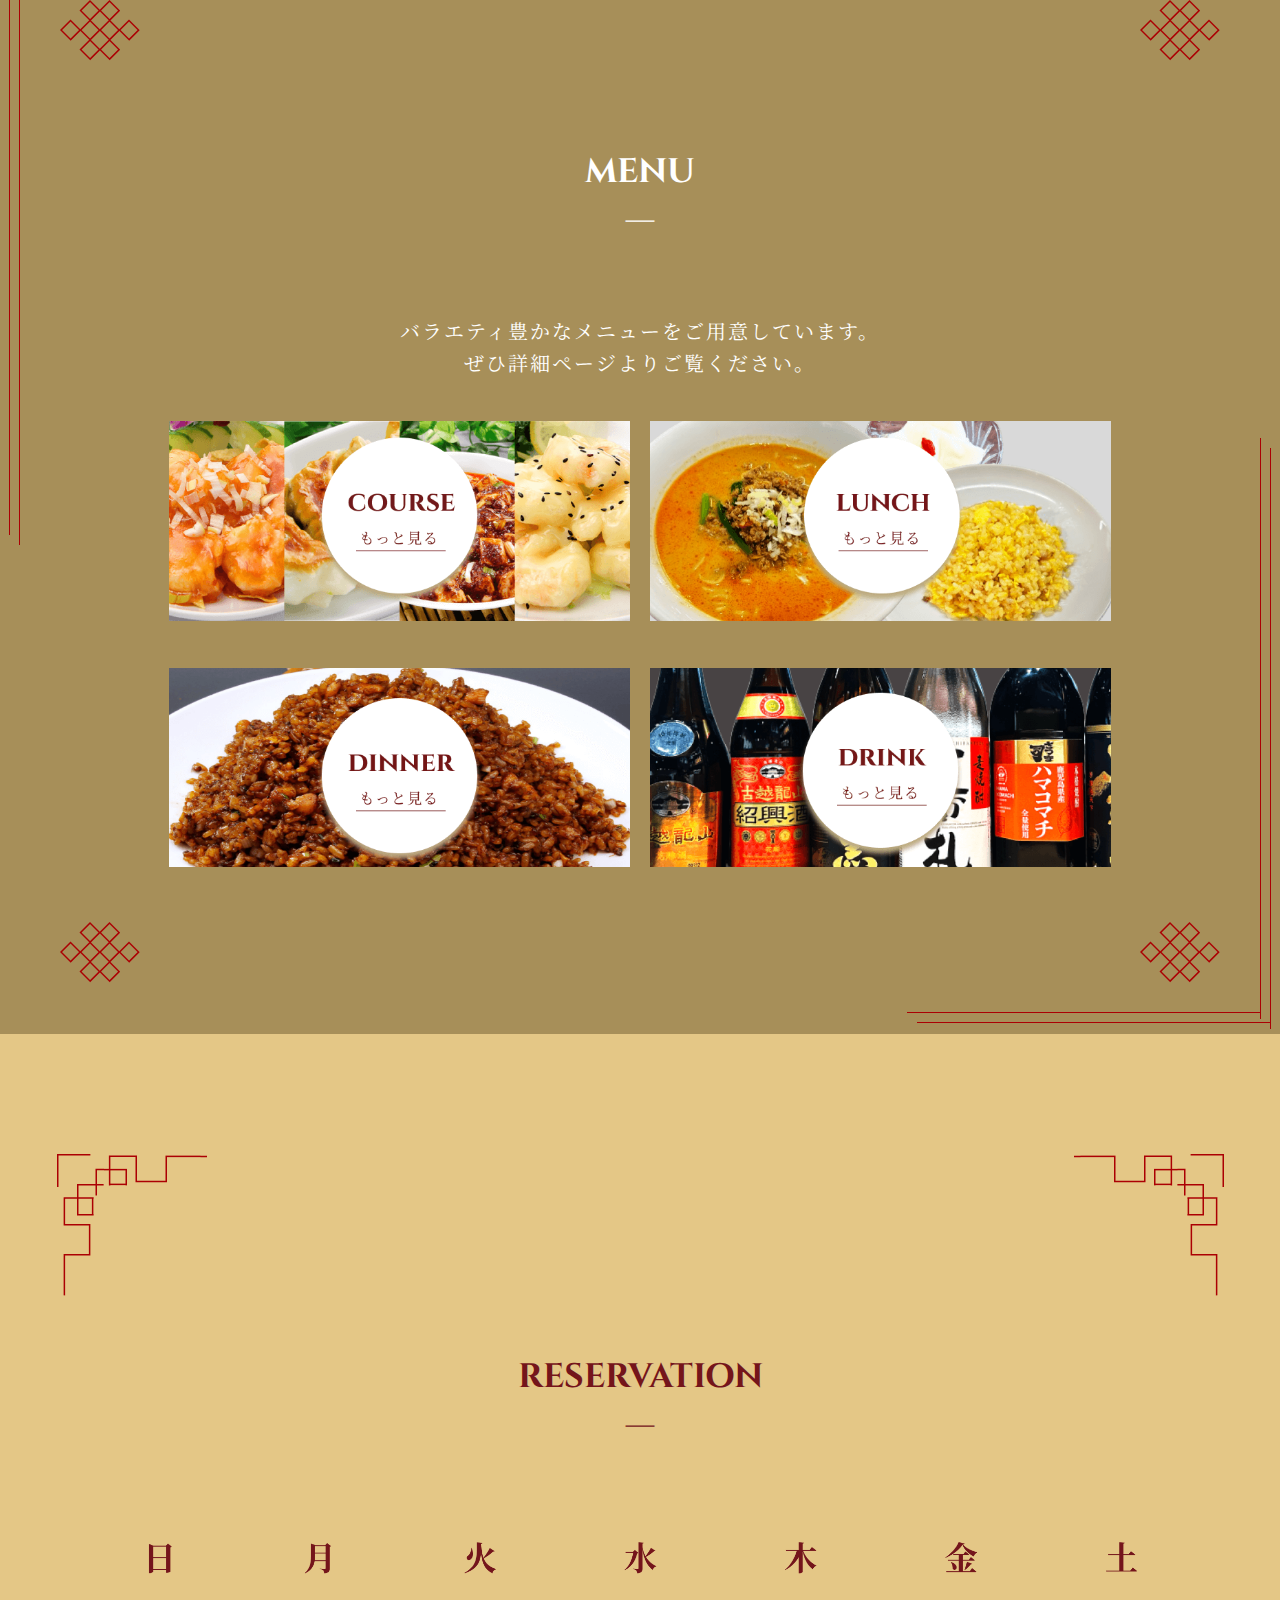
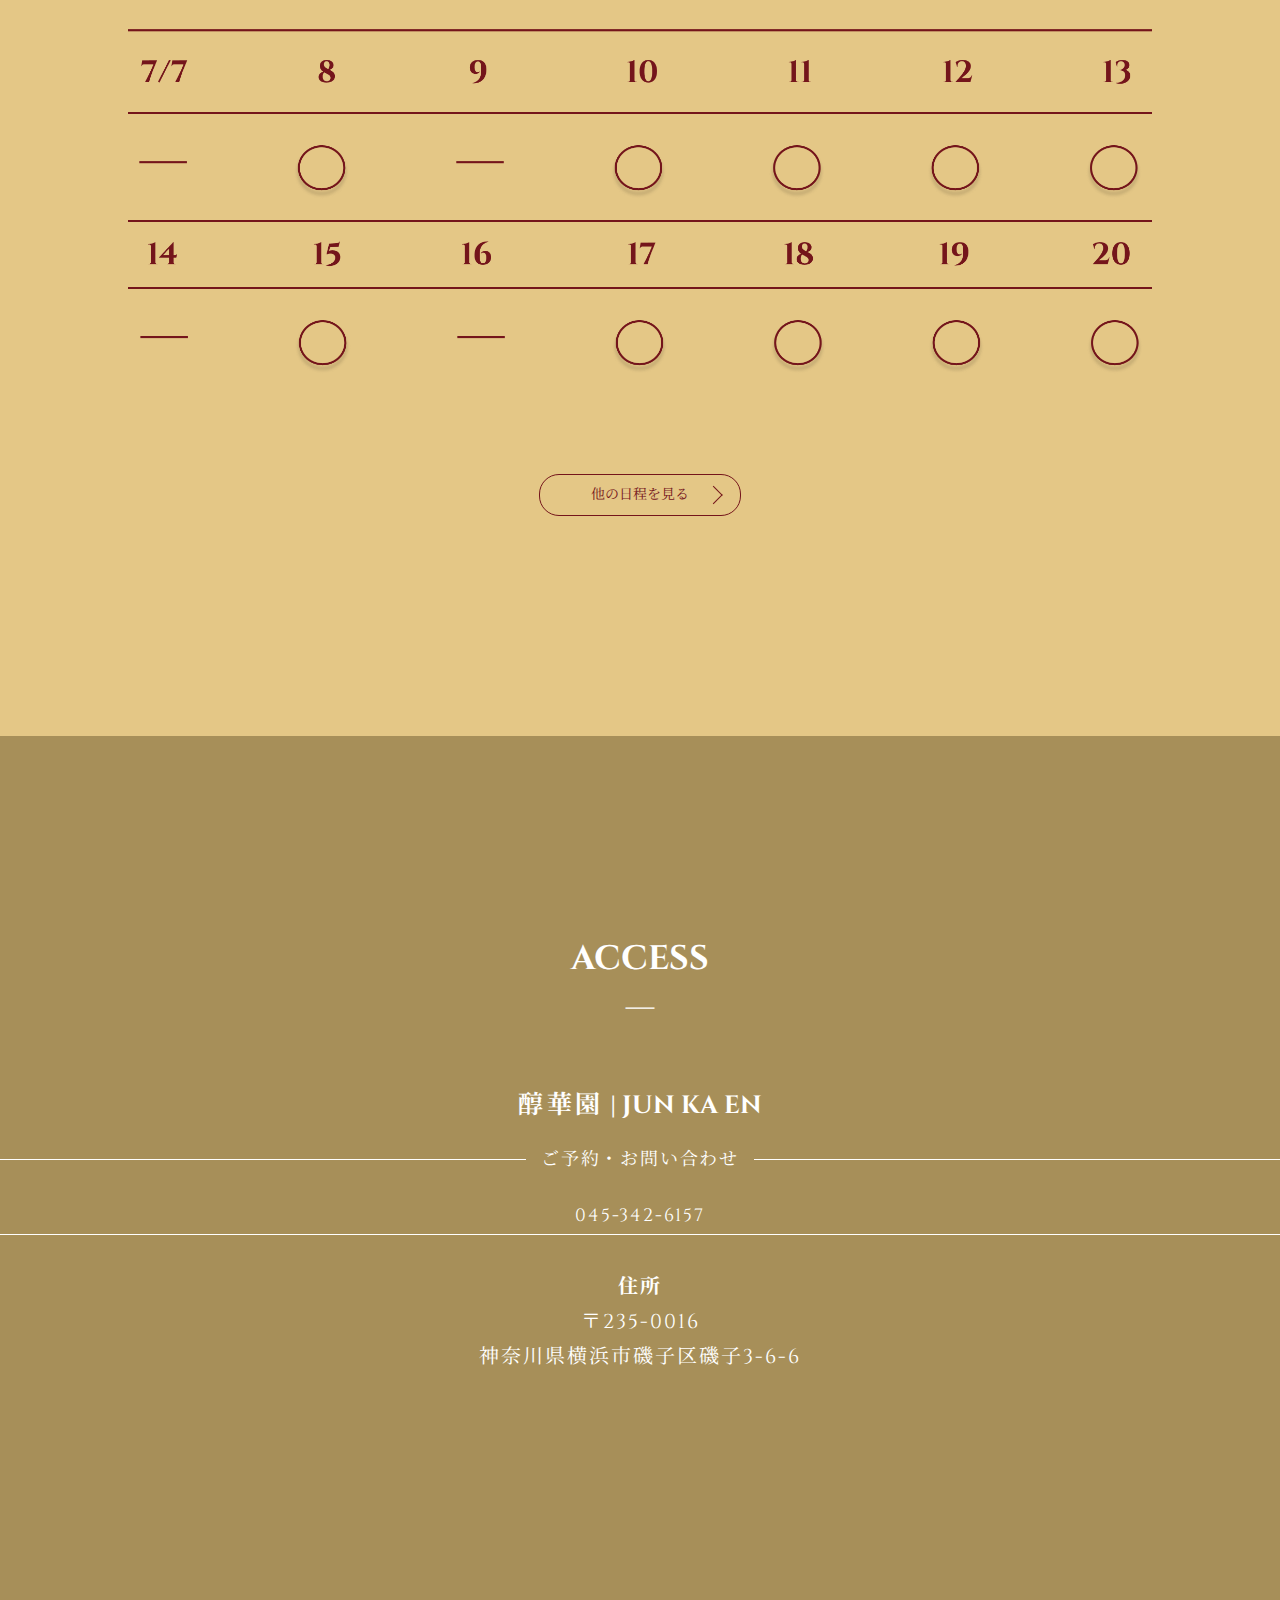
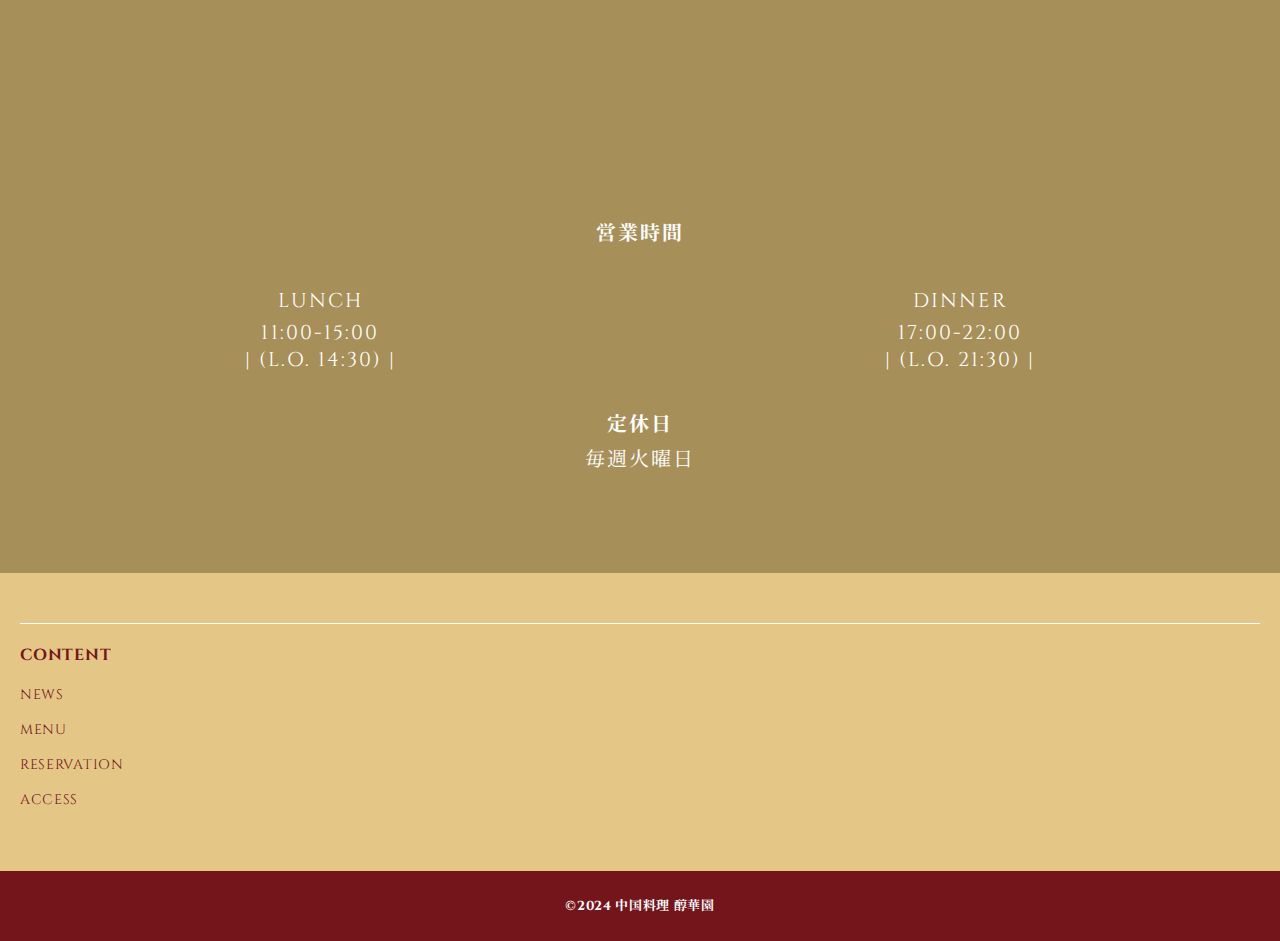
==== commit 890ff8a5: "Update index.html" ====
--- a/index.html
+++ b/index.html
@@ -12,6 +12,7 @@
     <link rel="preconnect" href="https://fonts.gstatic.com" crossorigin>
     <link href="https://fonts.googleapis.com/css2?family=Cinzel:wght@400..900&family=Noto+Sans+JP:wght@100..900&family=Noto+Serif+JP:wght@200..900&display=swap" rel="stylesheet">
     <title>中国料理 醇華園</title>
+    <meta name="format-detection" content="telephone=no">
 </head>
 <body>
     <header class="spview">
@@ -142,7 +143,7 @@
                     <div class="flexbox_menu">
                         <div class="menu_box">
                             <ul>
-                                <li><a href="course_dt.html"><img src="https://yuka951231.github.io/course.png" alt="コースメニューの写真"></a></li>
+                                <li><a href="https://yuka951231.github.io/course_dt.html"><img src="https://yuka951231.github.io/course.png" alt="コースメニューの写真"></a></li>
                             </ul>
                         </div>
                         <div class="menu_box">
